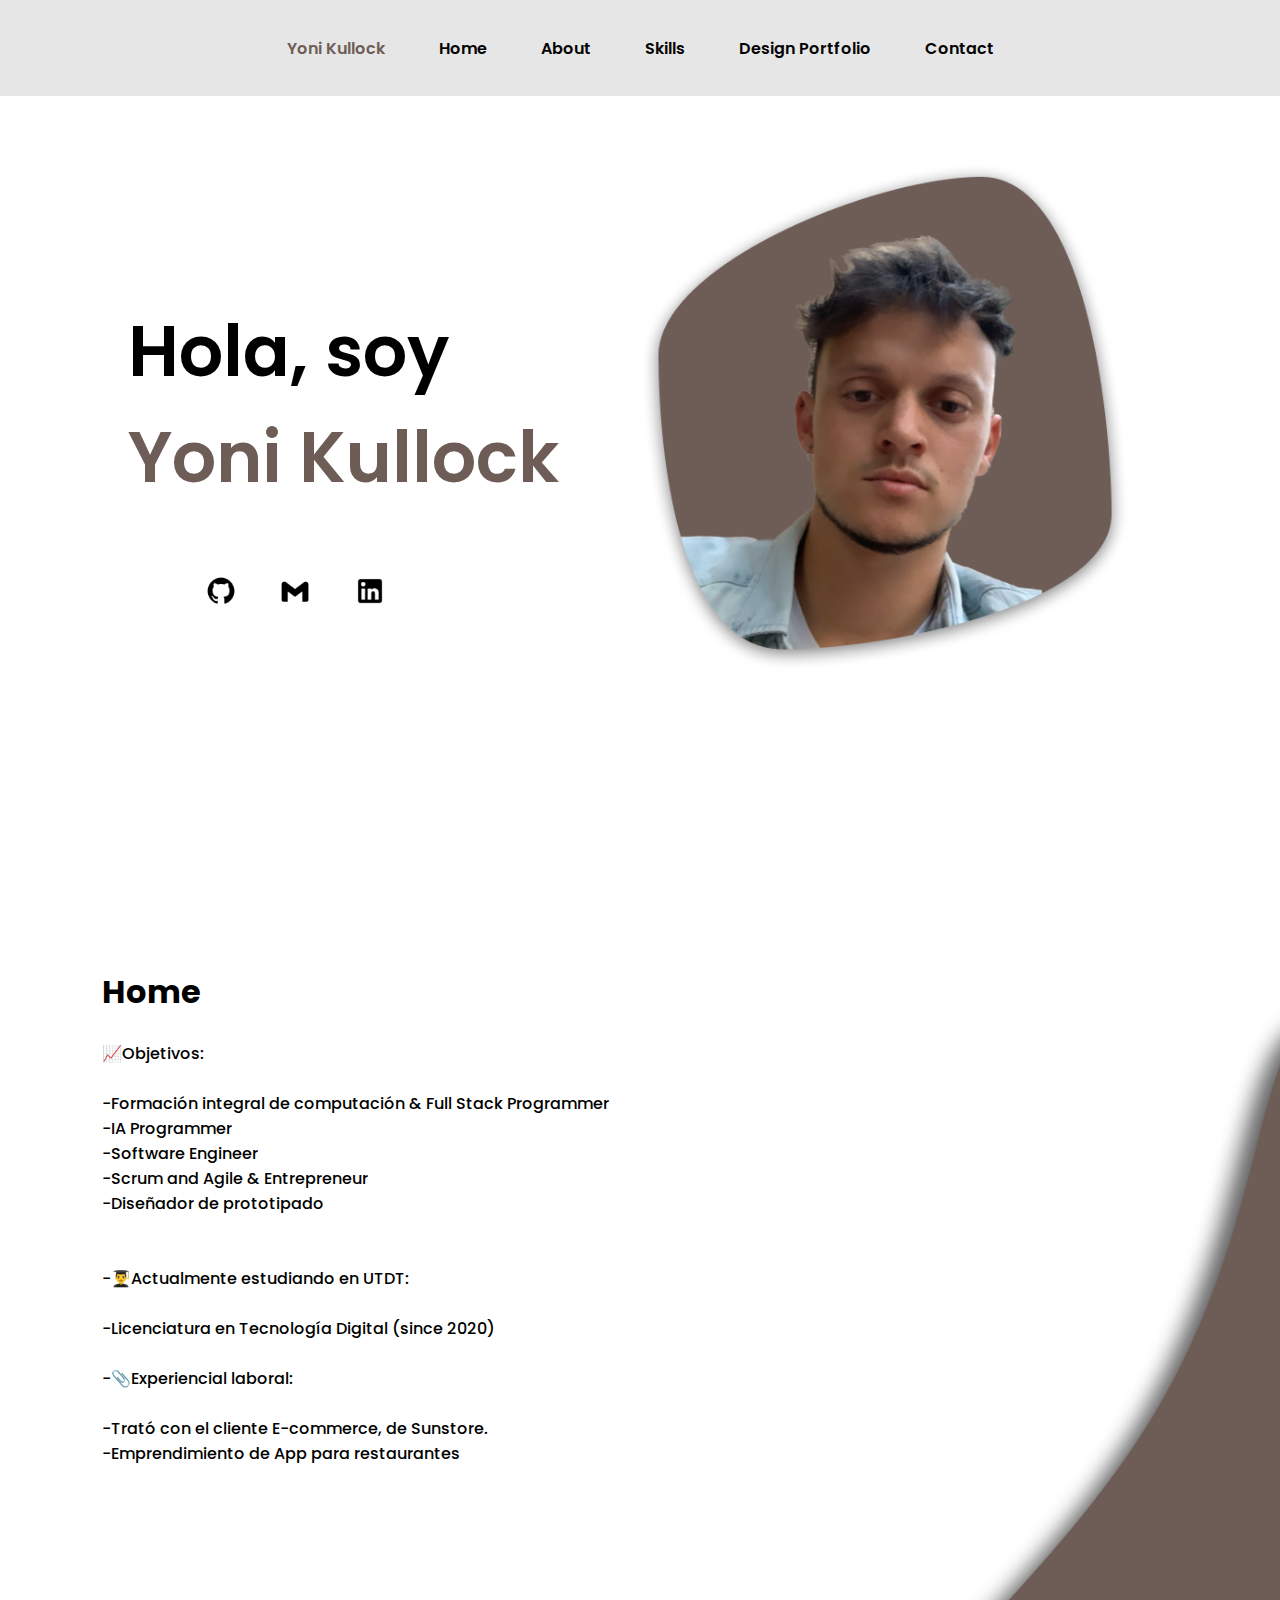
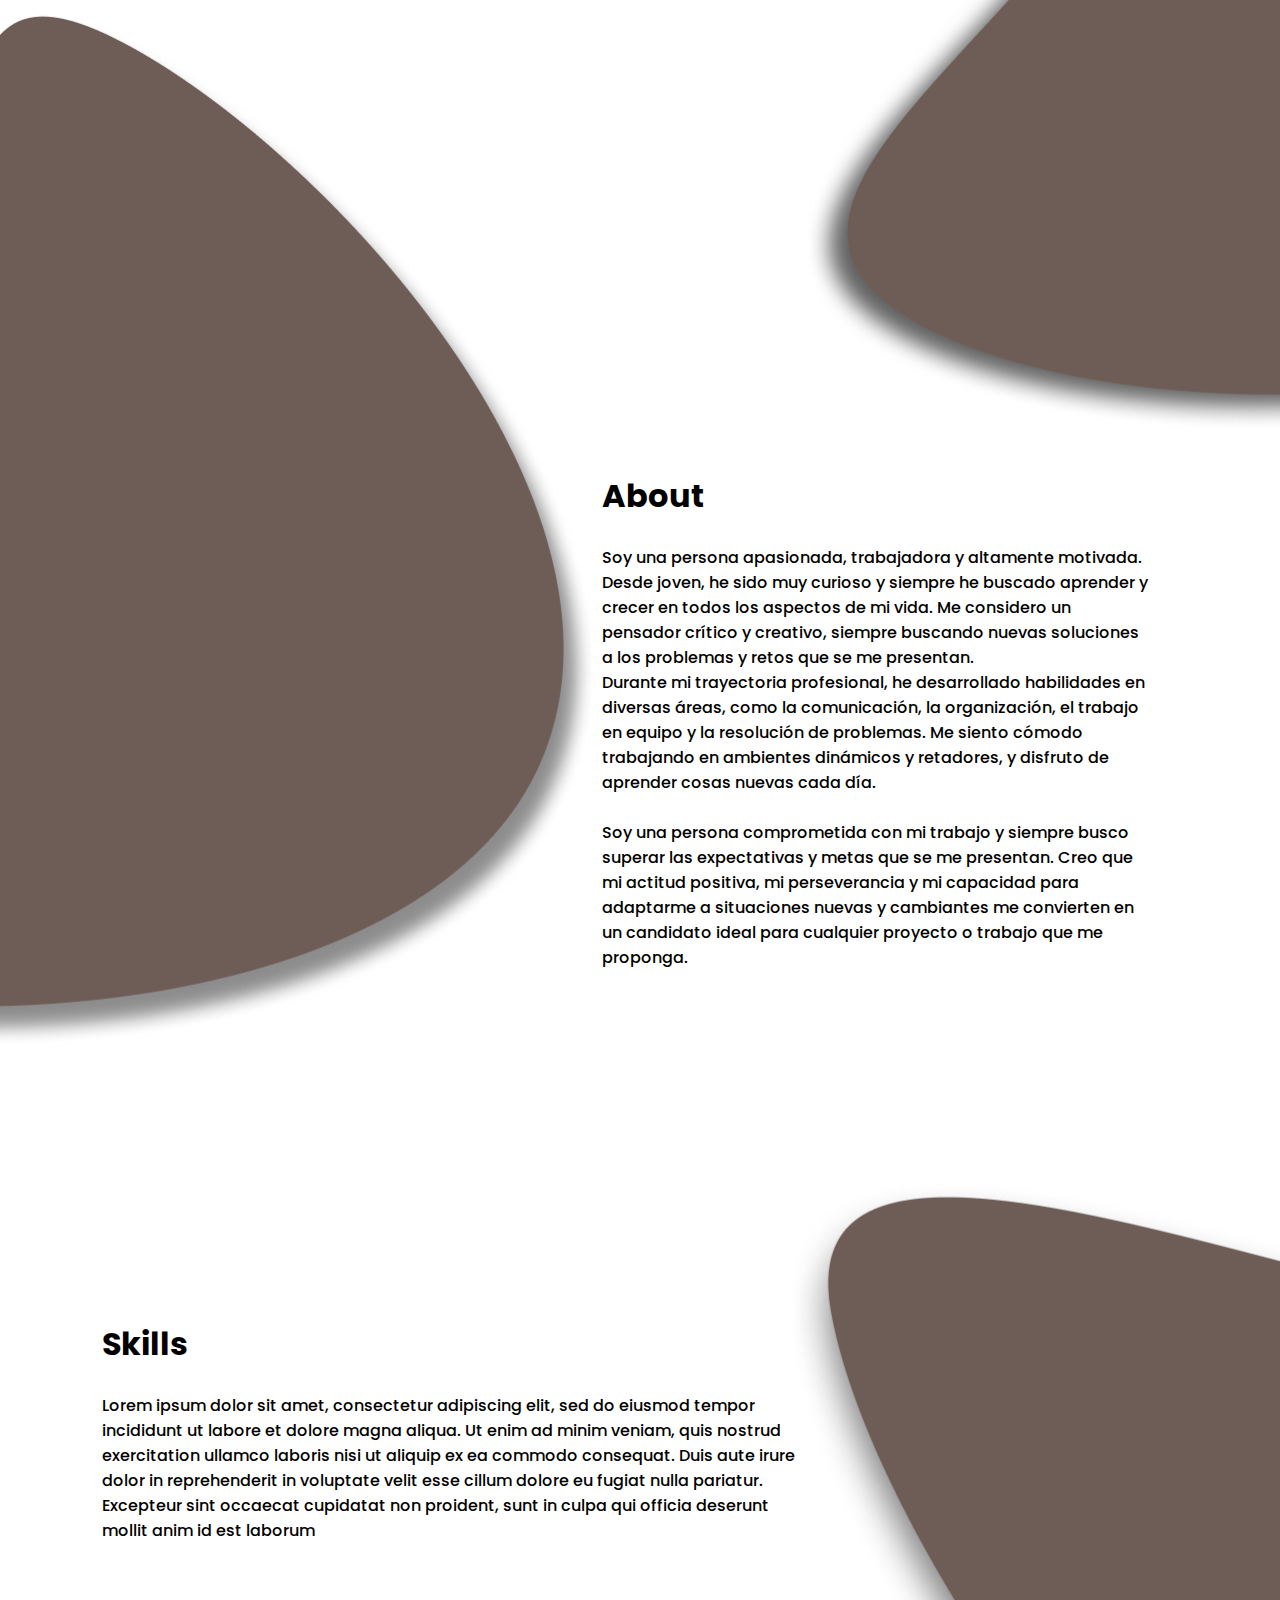
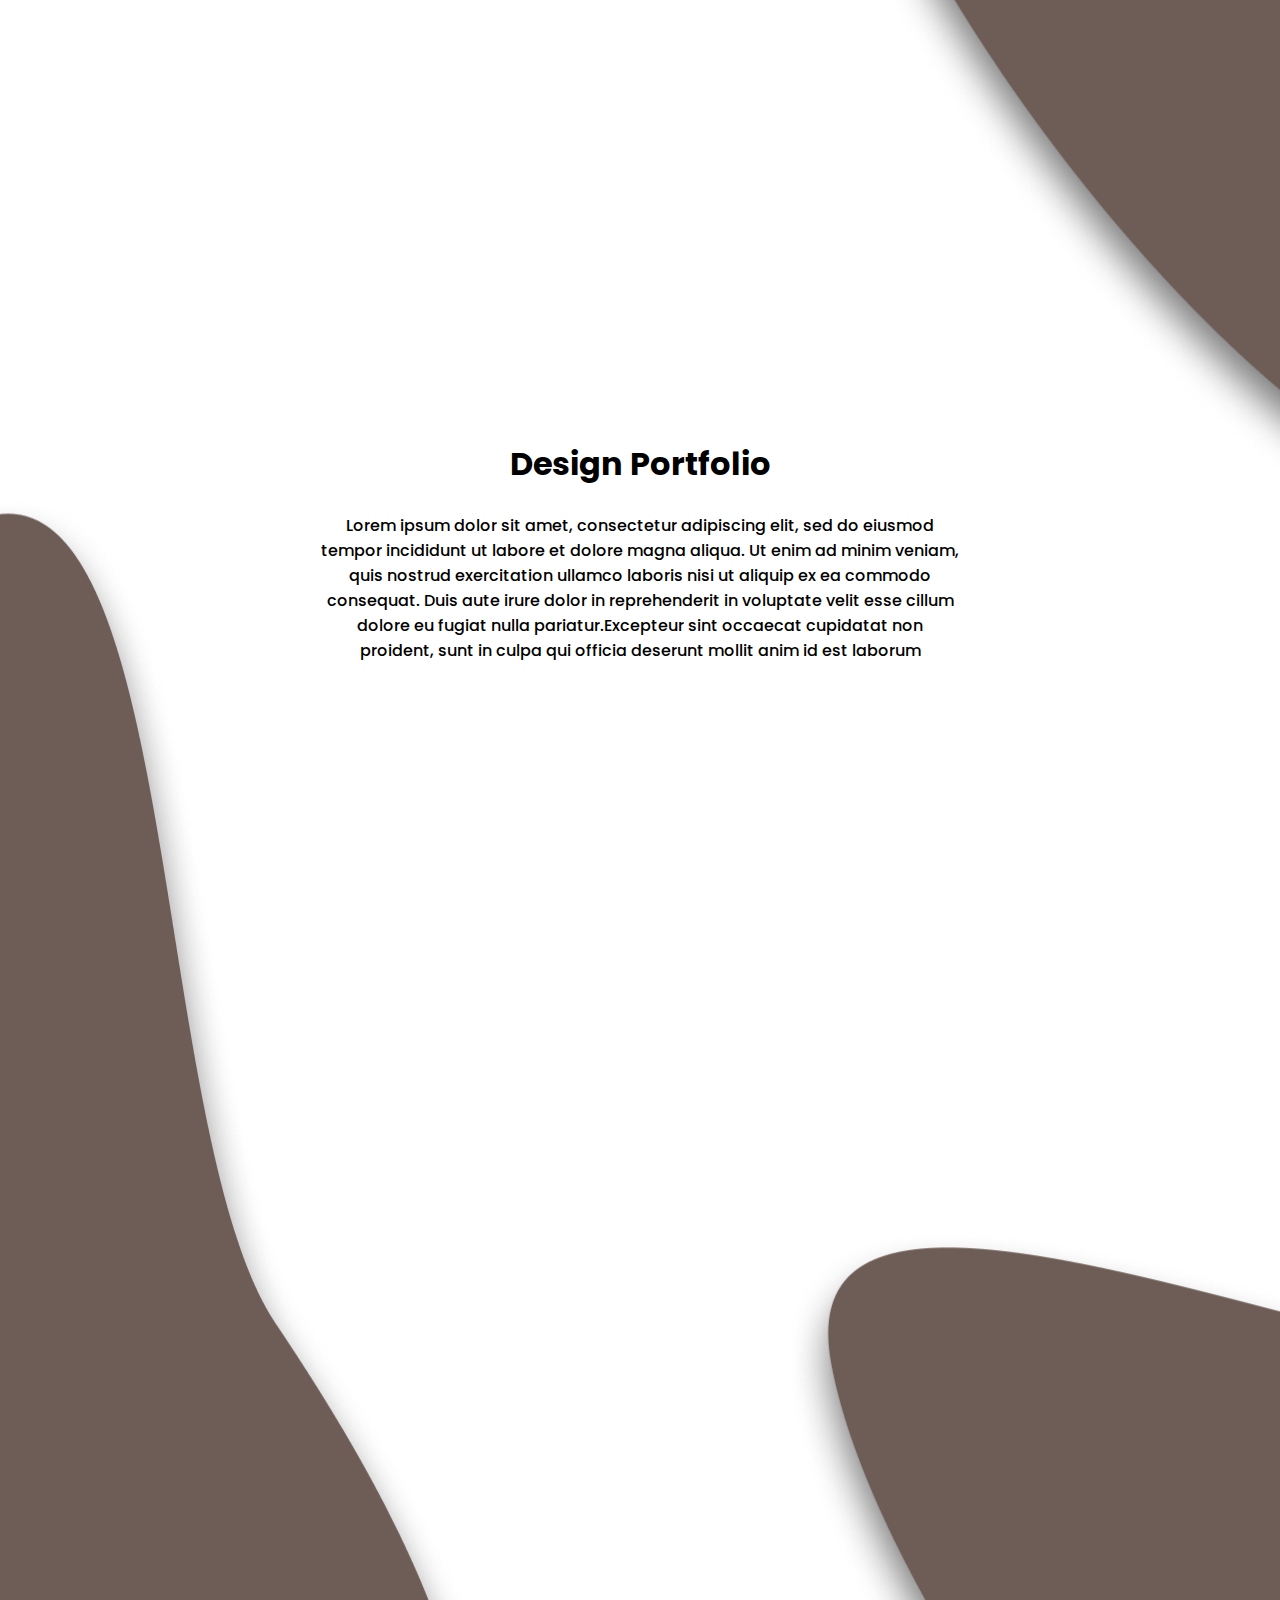
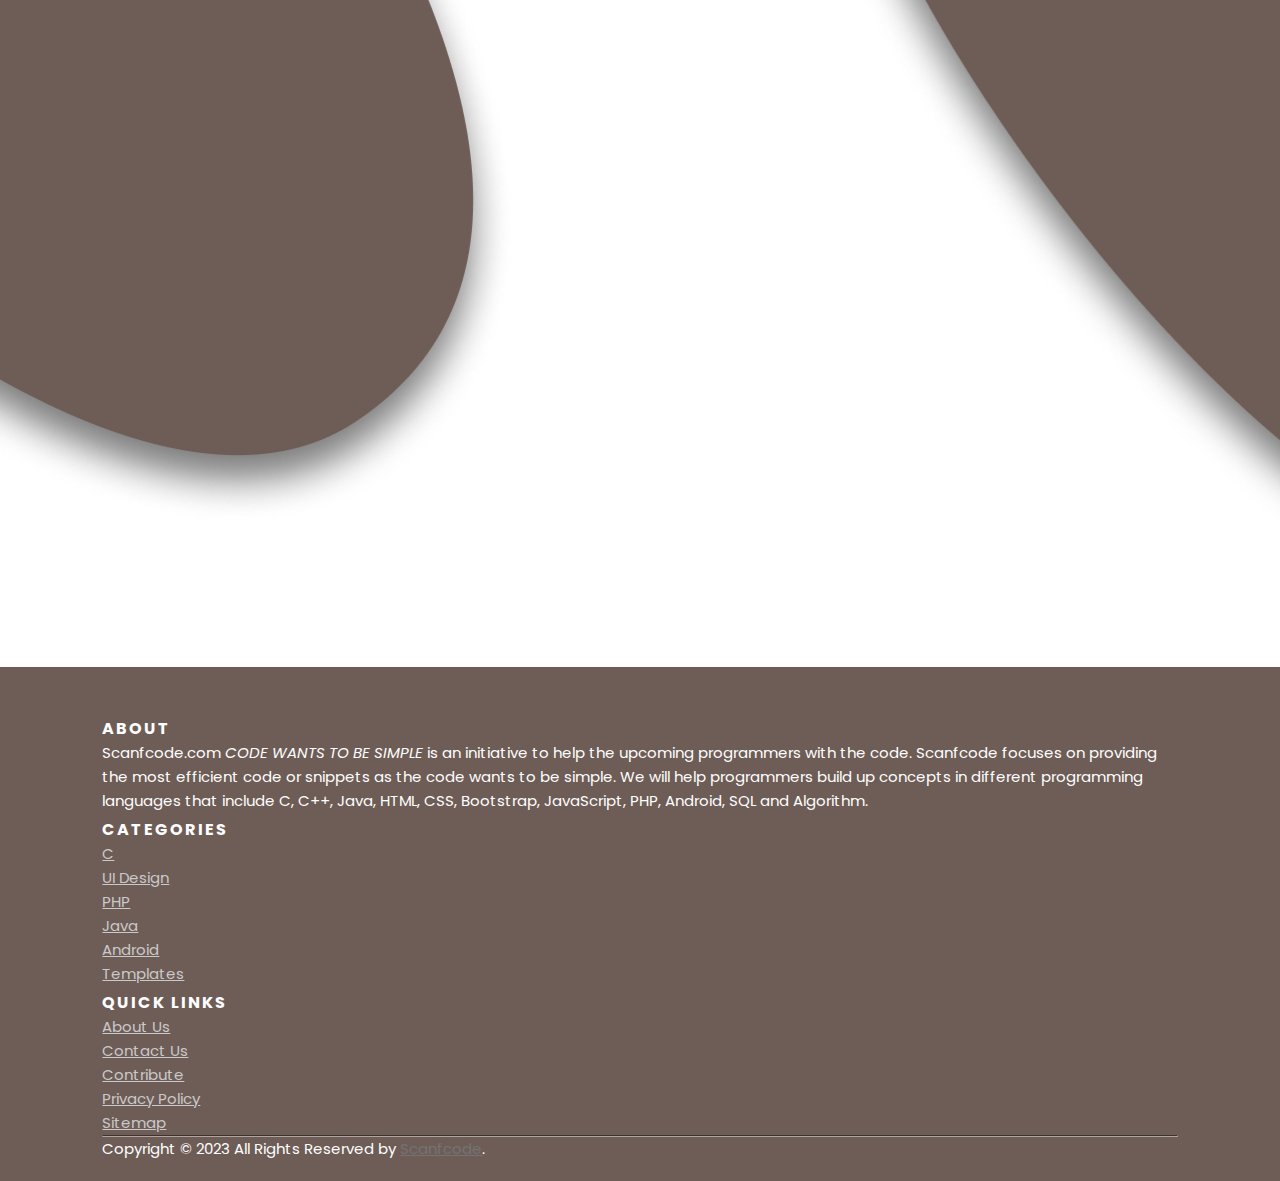
==== New/indexx.html @ 10a24908 "dw" ====
<!DOCTYPE html>
<html lang="en">
    <head>
        <script>
            window.onload = function() {
                window.scrollTo(0, 0);
            }
        </script>
        <title>Mi CV</title>
        <link rel="stylesheet" href="diseño.css">
        <script src="home.js"></script>
        <section class="navigation">
            <br><br>
            <a><font color="#6E5D57">Yoni Kullock</font></a>
            <a href="#uno">Home</a>
            <a href="#dos">About</a>
            <a href="#tres">Skills</a>
            <a href="#cuatro">Design Portfolio</a>
            <a href="#cinco">Contact</a>
            <br><br>
        </section>
    </head>
    <body>
        <div class="First">
            <section class="Intro">
                <h1>Hola, soy <br><font color="#6E5D57">Yoni Kullock</font></h1>
                <img src="/ProfileProfile.png">
            </section>
           <a href="https://github.com/IoniKul1" target="_blank"><img src="/mdi_github.png" style="width: 32px; margin-top: 5%; margin-left: 16%;"></a>
           <a href="https://github.com/IoniKul1" target="_blank"><img src="/bxl_gmail.png" style="width: 32px; margin-top: 5%; margin-left: 3%;"></a>
           <a href="https://www.linkedin.com/in/yoni-kullock-ab2ba8201/" target="_blank"><img src="/mdi_linkedin.png" style="width: 32px; margin-top: 5%; margin-left: 3%;"></a>
        </div>

        <div class="block">
            <div class="Box" id="uno">
                <section class="Lefty">
                <h1 >Home</h1>
                <br>
                <h2>📈Objetivos: <br><br>
                    -Formación integral de computación & Full Stack Programmer <br>
                    -IA Programmer <br>
                    -Software Engineer<br>
                    -Scrum and Agile & Entrepreneur<br>
                    -Diseñador de prototipado</h2><br>
                    <br>
                    <h2>-👨‍🎓Actualmente estudiando en UTDT: <br><br>
                        -Licenciatura en Tecnología Digital (since 2020)
                        </h2><br><h2>
                        -📎Experiencial laboral:<br><br>
                        -Trató con el cliente E-commerce, de Sunstore.<br>
                        -Emprendimiento de App para restaurantes</h2>
                </section>
            </div>

            <div class="Box" id="dos">
                <section class="Righty">
                    <h1>About</h1>
                    <br>
                    <h2>Soy una persona apasionada, trabajadora y 
                        altamente motivada. Desde joven, he sido muy curioso 
                        y siempre he buscado aprender y crecer en todos los aspectos 
                        de mi vida. Me considero un pensador crítico y creativo, siempre
                         buscando nuevas soluciones a los problemas y retos que se me presentan.<br>
                        Durante mi trayectoria profesional, he desarrollado habilidades en 
                        diversas áreas, como la comunicación, la organización, el trabajo 
                        en equipo y la resolución de problemas. Me siento cómodo trabajando 
                        en ambientes dinámicos y retadores, y disfruto de aprender cosas 
                        nuevas cada día.
                        <br><br>
                        Soy una persona comprometida con mi trabajo y siempre busco superar 
                        las expectativas y metas que se me presentan. Creo que mi actitud positiva,
                         mi perseverancia y mi capacidad para adaptarme a situaciones nuevas y 
                         cambiantes me convierten en un candidato ideal para cualquier proyecto 
                         o trabajo que me proponga.</h2>
                </section>
            </div>

            <div class="Box" id="tres">
                <section class="Lefty">
                <h1>Skills</h1>
                <br>
                <h2>Lorem ipsum dolor sit amet, consectetur 
                    adipiscing elit, sed do eiusmod tempor<br> 
                    incididunt ut labore et dolore magna aliqua. 
                    Ut enim ad minim veniam, quis nostrud <br>exercitation 
                    ullamco laboris nisi ut aliquip ex ea commodo 
                    consequat. Duis aute irure <br>dolor in reprehenderit 
                    in voluptate velit esse cillum dolore eu fugiat nulla 
                    pariatur.<br> Excepteur sint occaecat cupidatat non proident, 
                    sunt in culpa qui officia deserunt <br>mollit anim id est laborum</h2>
                </section>
            </div>

            <div class="Box" id="cuatro">
                <section class="Centry">
                <h1>Design Portfolio</h1>
                <br>
                <h2>Lorem ipsum dolor sit amet, consectetur 
                    adipiscing elit, sed do eiusmod tempor
                    incididunt ut labore et dolore magna aliqua. 
                    Ut enim ad minim veniam, quis nostrud exercitation 
                    ullamco laboris nisi ut aliquip ex ea commodo 
                    consequat. Duis aute irure dolor in reprehenderit 
                    in voluptate velit esse cillum dolore eu fugiat nulla 
                    pariatur.Excepteur sint occaecat cupidatat non proident, 
                    sunt in culpa qui officia deserunt mollit anim id est laborum</h2>
                </section>
        </div>
        
    </div>
    </body> 
    <footer class="site-footer">
        <div class="container" style="margin-left: 8%; margin-right: 8%;">
          <div class="row">
            <div class="col-sm-12 col-md-6">
              <h6>About</h6>
              <p class="text-justify">Scanfcode.com <i>CODE WANTS TO BE SIMPLE </i> is an initiative  to help the upcoming programmers with the code. Scanfcode focuses on providing the most efficient code or snippets as the code wants to be simple. We will help programmers build up concepts in different programming languages that include C, C++, Java, HTML, CSS, Bootstrap, JavaScript, PHP, Android, SQL and Algorithm.</p>
            </div>
  
            <div class="col-xs-6 col-md-3">
              <h6>Categories</h6>
              <ul class="footer-links">
                <li><a href="http://scanfcode.com/category/c-language/">C</a></li>
                <li><a href="http://scanfcode.com/category/front-end-development/">UI Design</a></li>
                <li><a href="http://scanfcode.com/category/back-end-development/">PHP</a></li>
                <li><a href="http://scanfcode.com/category/java-programming-language/">Java</a></li>
                <li><a href="http://scanfcode.com/category/android/">Android</a></li>
                <li><a href="http://scanfcode.com/category/templates/">Templates</a></li>
              </ul>
            </div>
  
            <div class="col-xs-6 col-md-3">
              <h6>Quick Links</h6>
              <ul class="footer-links">
                <li><a href="http://scanfcode.com/about/">About Us</a></li>
                <li><a href="http://scanfcode.com/contact/">Contact Us</a></li>
                <li><a href="http://scanfcode.com/contribute-at-scanfcode/">Contribute</a></li>
                <li><a href="http://scanfcode.com/privacy-policy/">Privacy Policy</a></li>
                <li><a href="http://scanfcode.com/sitemap/">Sitemap</a></li>
              </ul>
            </div>
          </div>
          <hr>
        </div>
        <div class="container" style="margin-left: 8%; margin-right: 8%;">
          <div class="row">
            <div class="col-md-8 col-sm-6 col-xs-12">
              <p class="copyright-text">Copyright &copy; 2023 All Rights Reserved by 
           <a href="#">Scanfcode</a>.
              </p>
            </div>
  
            <div class="col-md-4 col-sm-6 col-xs-12">
              <ul class="social-icons">
                  
              </ul>
            </div>
          </div>
        </div>
  </footer>
---- New/diseño.css ----
@import url('https://fonts.googleapis.com/css2?family=Poppins:ital,wght@0,100;0,200;0,300;0,400;0,500;0,600;0,700;0,800;0,900;1,100;1,200;1,300;1,400;1,500;1,600;1,700;1,800;1,900&display=swap');

* {
    margin:0;
    padding: 0;
    box-sizing: border-box;
    font-family: 'Poppins', sans-serif;
}
body {
    background-color:rgb(255, 255, 255);
    min-height: 100vh;
    overflow-x: hidden;

}
header {
    position:absolute;
    top:0;
    left: 0;
    width: 100%;
    padding: 10px 100px;
    display: flex;
    justify-content:space-between;
    align-items:center;
    z-index: 100;
    background-color: #fffdfd;
}

html{
    scroll-behavior:smooth;
}


.First {
    align-items: center;
    height: 80vh;
    margin-bottom: 10%;
    padding-bottom: 10%;
}


.Intro {
    box-sizing: content-box;
    background-size: cover;
    background-attachment: fixed;
    display: flex;
    align-items: left;
}

.Intro h1 {
    text-align: left;
    margin-top: 14%;
    margin-left: 10%;
    font-weight: 600;
    font-size: 70px;
}

.Intro img {
    position: absolute;
    width: 490px;
    height: 509.5px;
    left: 50%;
    top: 18%;
}

.navigation {
    right:0;
    background-color: transparent;
    transition: background-color 0.3s ease;
    overflow-x: hidden;
    transform: translateY(-20%);
    text-align: center;
}

.navigation a {
    position: flex;
    text-decoration: none;
    color: rgb(3, 3, 3);
    padding: 10px 15px;
    border-radius: 25px;
    margin: 0 10px;
    font-weight: 600;
    margin-bottom: x;
    position: relative;
    display: inline-block;
    flex-direction:row;
}

.navigation a:hover,
.navigation a.active {
    background: #6E5D57;
    color: #ffffff;

}

.navigation:hover {
    background-color: rgba(206, 206, 206, 0.5); 
    overflow-x: visible;
  }

.block {
    height: 4499px;
    background-image:url(/AbstractShapes.png) ;
    background-size: cover;
    margin-top: 100px;
    display: flex;
    flex-direction: column;
    position: relative;
    margin-top: 20px;
    width: 100%;
}

.Lefty {
    margin-left: 8%;
}

.Lefty h1{
    font-weight: 700;
}

.Lefty h2{
    font-weight: 500;
    font-size: medium;
    margin-right: 30%;
}

.Box {
    height: 80vh;
    width: 100%;
}

.Righty {
    margin-left: 47%;
    margin-right: 10%;
    text-align: left;
}

.Righty h1{
    font-weight: 700;
}

.Righty h2{
    font-weight: 500;
    font-size: medium;
}

#dos {
    margin-top: 30%;
}

#tres {
    margin-top: 10%;
    margin-right: 60%;
}

.Centry {
    margin-left: 25%;
    margin-right: 25%;
    text-align: center;
}

.Centry h1{
    font-weight: 700;
}

.Centry h2{
    font-weight: 500;
    font-size: medium;
}


.site-footer
{
  background-color:#6E5D57;
  padding:45px 0 20px;
  font-size:15px;
  line-height:24px;
  color:#fffdfd;
}
.site-footer hr
{
  border-top-color:#626262;
  opacity:0.5
}
.site-footer hr.small
{
  margin:20px 0
}
.site-footer h6
{
  color:#ffffff;
  font-size:16px;
  text-transform:uppercase;
  margin-top:5px;
  letter-spacing:2px
}
.site-footer a
{
  color:#737373;
}
.site-footer a:hover
{
  color:#3366cc;
  text-decoration:none;
}
.footer-links
{
  padding-left:0;
  list-style:none
}
.footer-links li
{
  display:block
}
.footer-links a
{
  color:#cac9c9
}
.footer-links a:active,.footer-links a:focus,.footer-links a:hover
{
  color:#3366cc;
  text-decoration:none;
}
.footer-links.inline li
{
  display:inline-block
}
.site-footer .social-icons
{
  text-align:right
}
.site-footer .social-icons a
{
  width:40px;
  height:40px;
  line-height:40px;
  margin-left:6px;
  margin-right:0;
  border-radius:100%;
  background-color:#33353d
}
.copyright-text
{
  margin:0
}
@media (max-width:991px)
{
  .site-footer [class^=col-]
  {
    margin-bottom:30px
  }
}
@media (max-width:767px)
{
  .site-footer
  {
    padding-bottom:0
  }
}
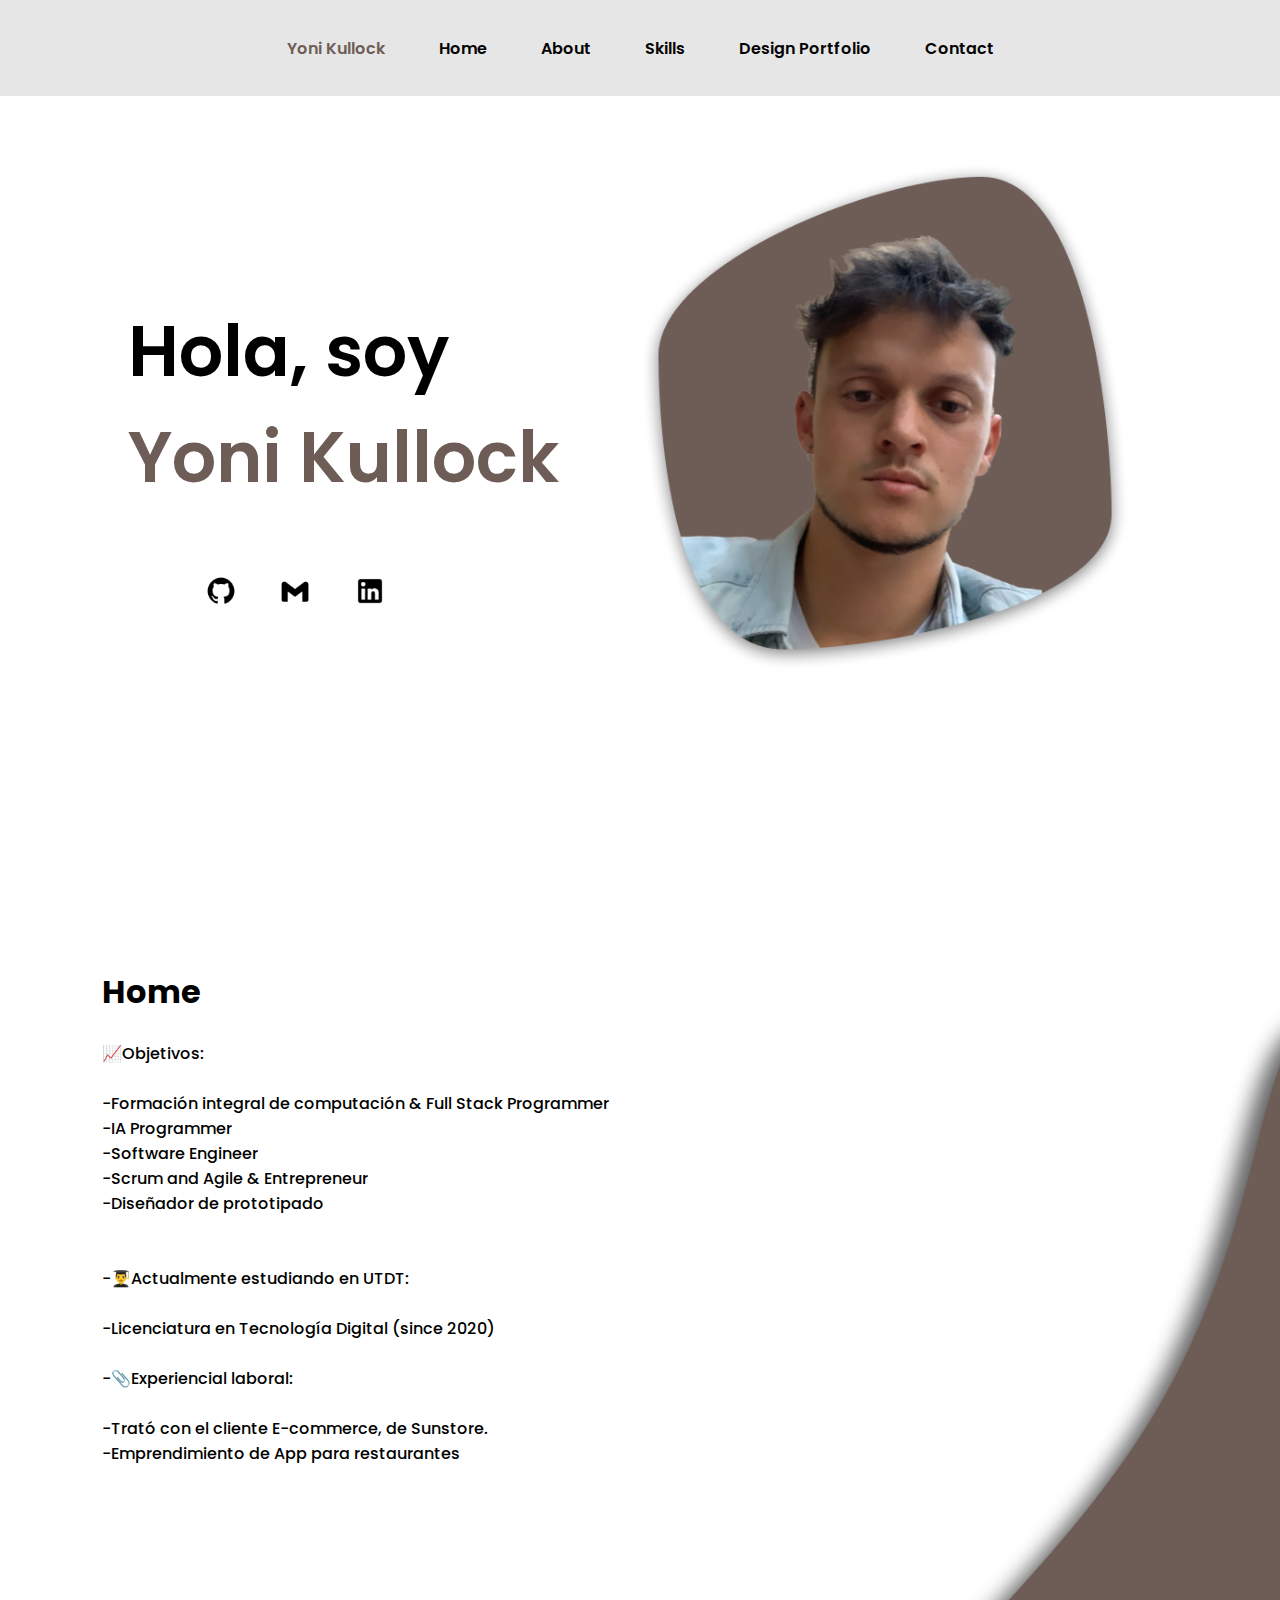
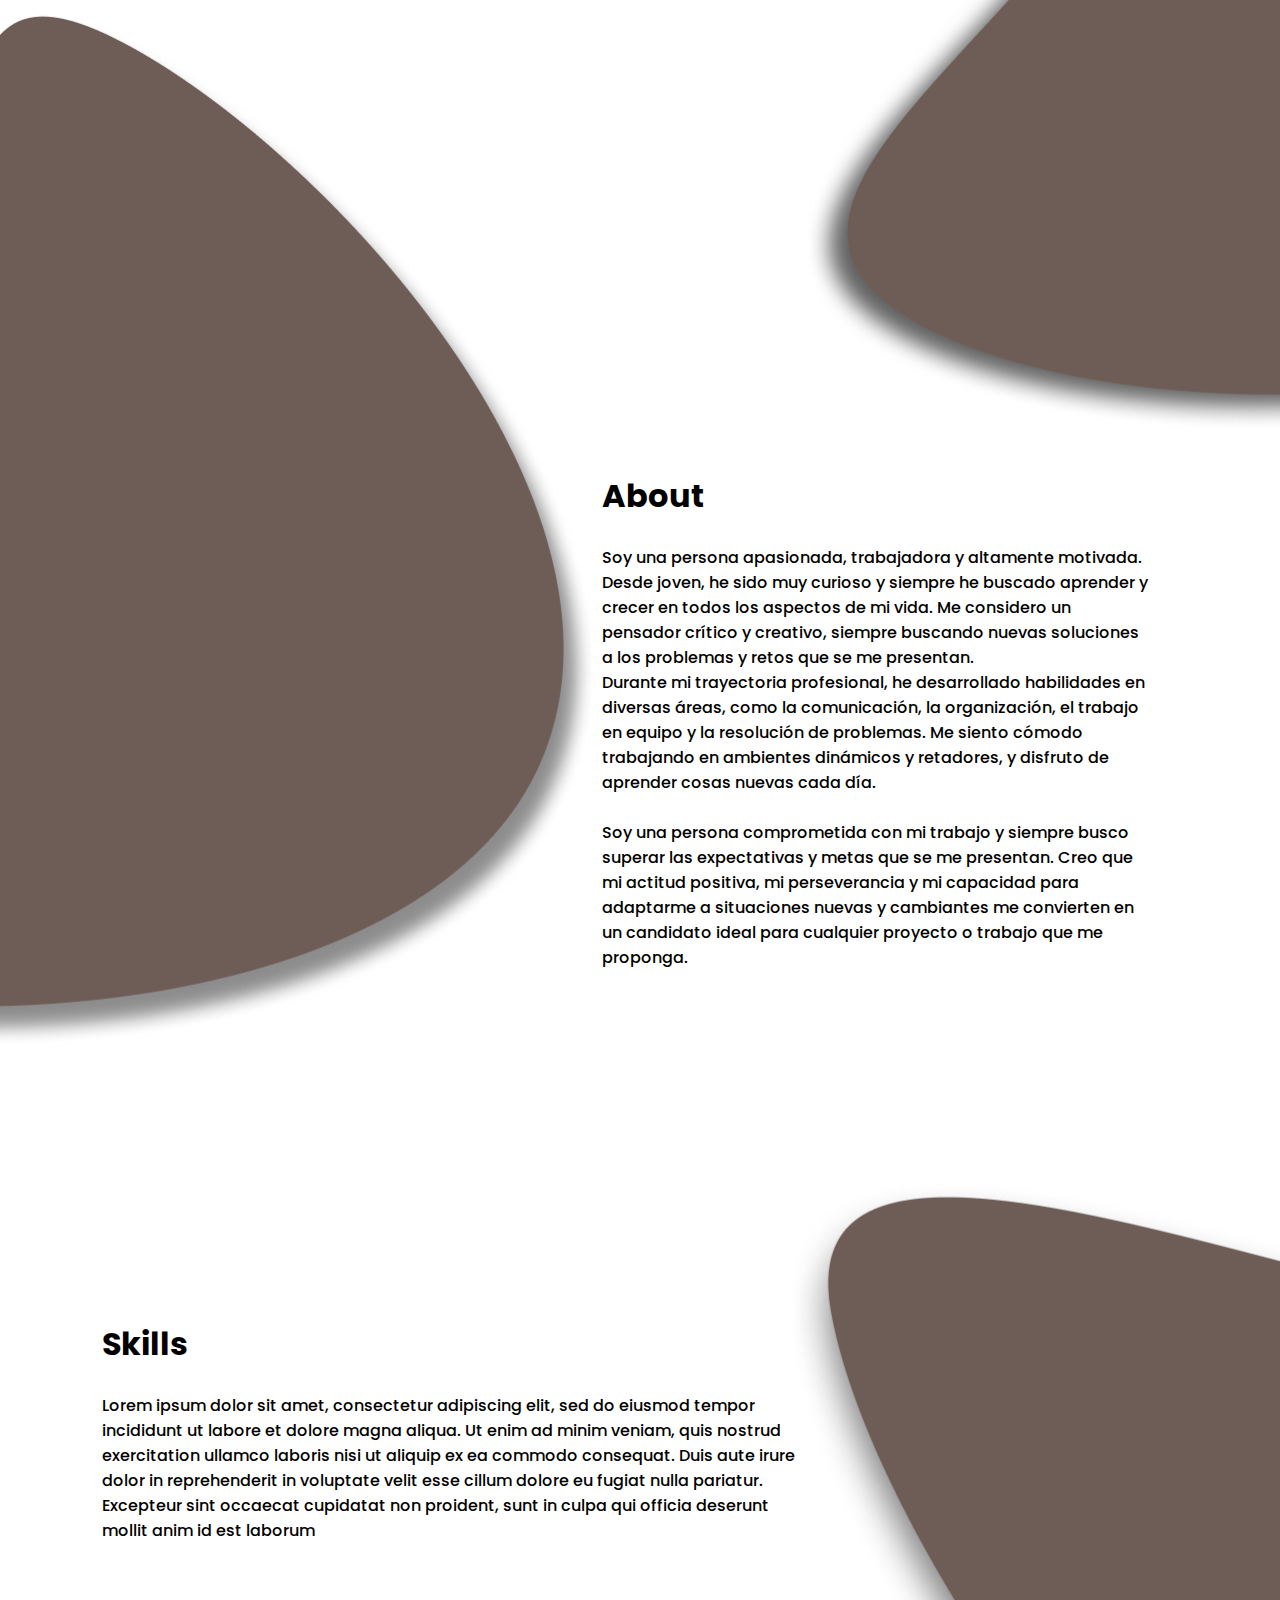
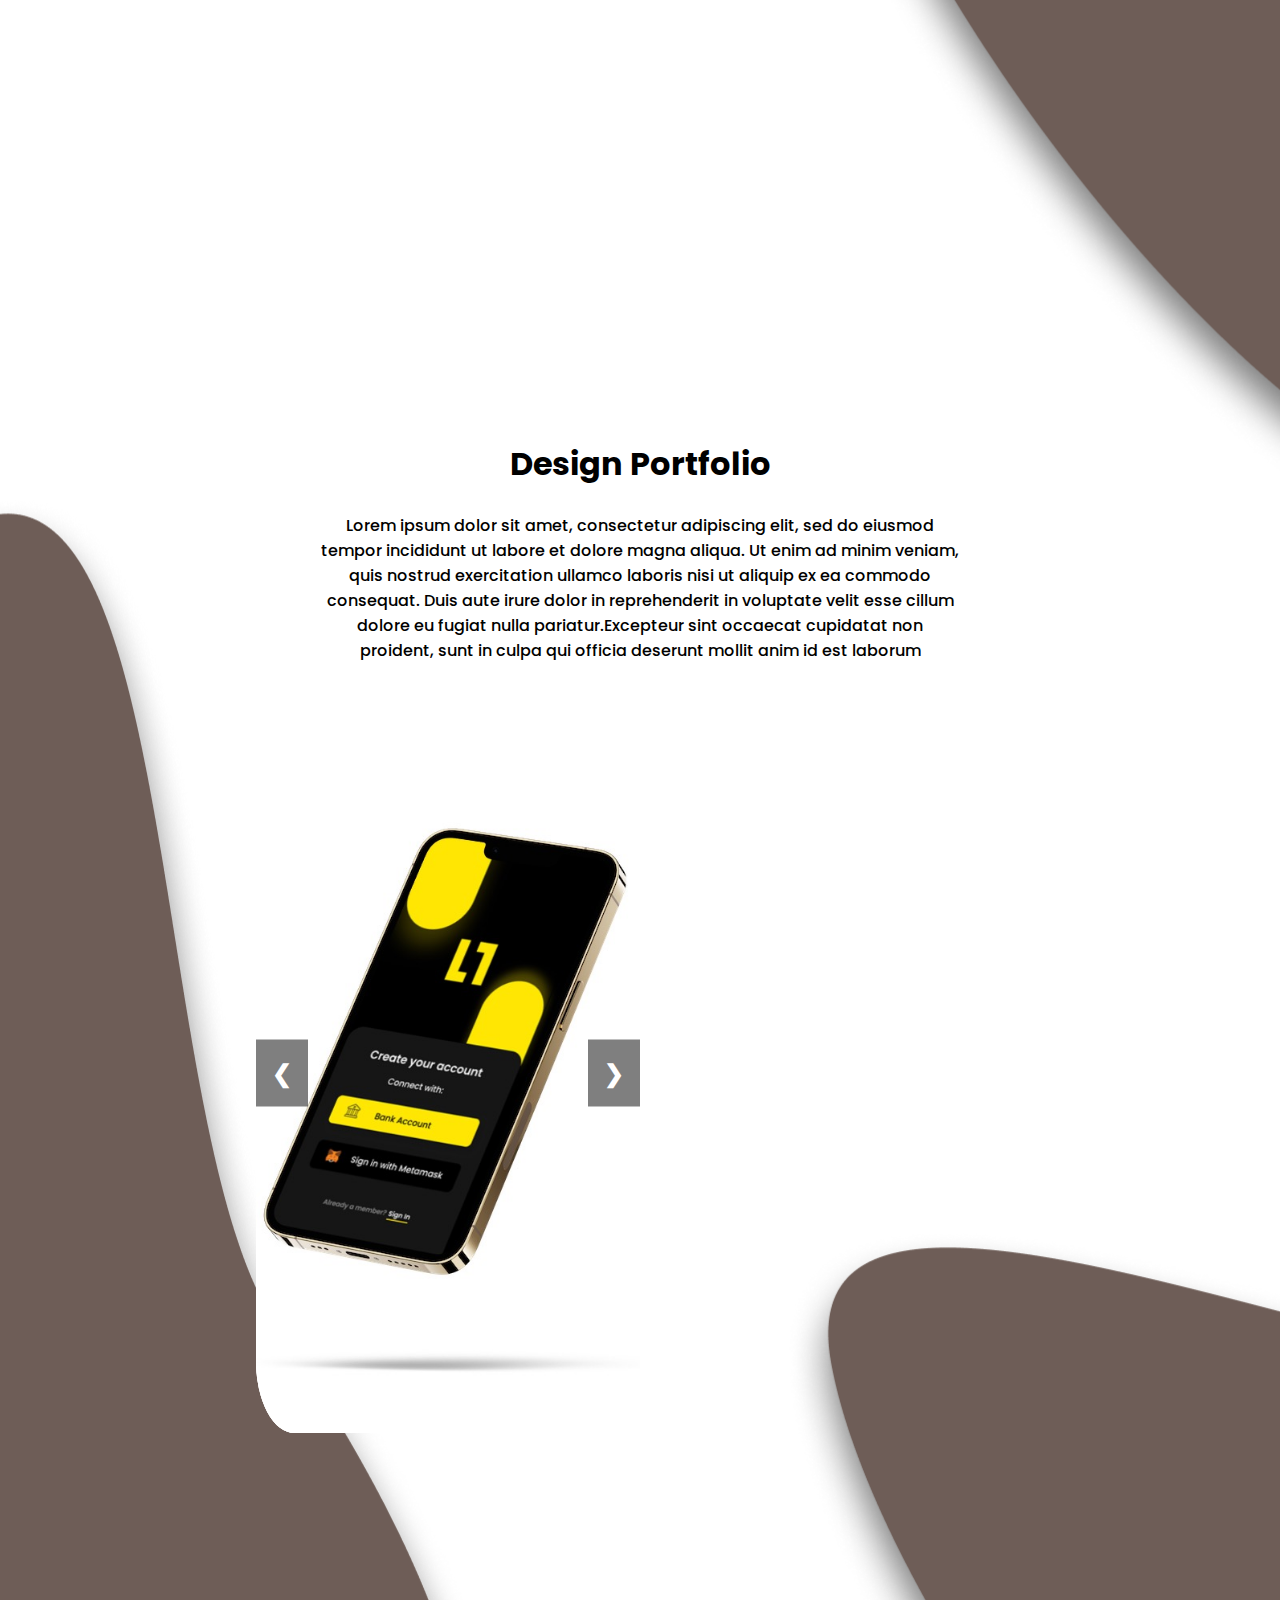
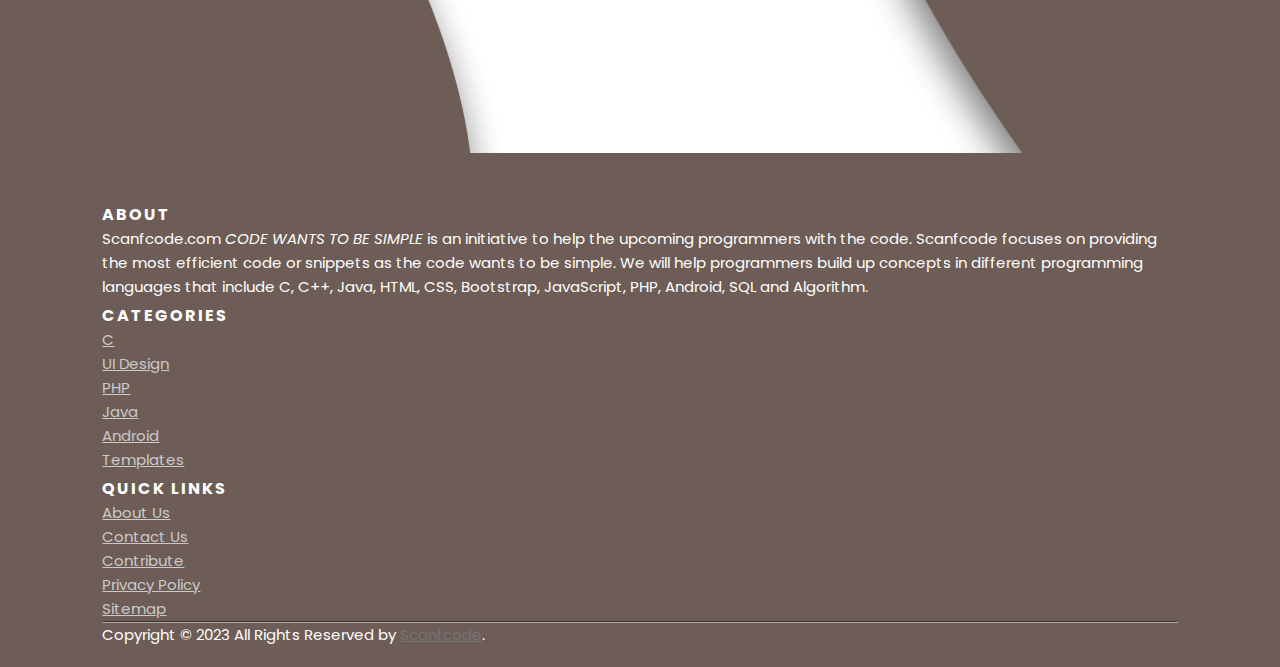
==== commit c8854824: "dw" ====
--- a/New/indexx.html
+++ b/New/indexx.html
@@ -105,9 +105,19 @@
                     pariatur.Excepteur sint occaecat cupidatat non proident, 
                     sunt in culpa qui officia deserunt mollit anim id est laborum</h2>
                 </section>
+                <br><br>
+                <div class="slider">
+                    <div class="slides">
+                      <ul>
+                        <li><img src="/LuxAR_1.png"></li>
+                        <li><img src="/Lux_ar3.png"></li>
+                        <li><img src="/Chain_1.png"></li>
+                      </ul>
+                    </div>
+                    <a class="prev" onclick="plusSlides(-1)">❮</a>
+                    <a class="next" onclick="plusSlides(1)">❯</a>
+            </div>
         </div>
-        
-    </div>
     </body> 
     <footer class="site-footer">
         <div class="container" style="margin-left: 8%; margin-right: 8%;">
--- a/New/diseño.css
+++ b/New/diseño.css
@@ -171,6 +171,9 @@
 .site-footer
 {
   background-color:#6E5D57;
+  position: absolute;
+  bottom: 0;
+  width: 100%;
   padding:45px 0 20px;
   font-size:15px;
   line-height:24px;
@@ -256,3 +259,119 @@
     padding-bottom:0
   }
 }
+.slider {
+    width: 30%;
+    height: 100%;
+    margin: 0 20%;
+    position: relative;
+    overflow: hidden;
+  }
+  
+  .slides {
+    width: 100%;
+    height: 100%;
+    position: relative;
+    left: 0;
+    transition: left 0.5s ease;
+    border-radius: 20%;
+  }
+  
+  .slides ul {
+    display: block;
+    margin: 0;
+    padding: 0;
+    width: 33.3333%;
+    float: left;
+    list-style: none;
+    border-radius: 20%;
+  }
+  
+  .slides ul li {
+    display: block;
+    margin: 0;
+    padding: 0;
+    border-radius: 20%;
+  }
+  
+  .slides ul li img {
+    width: 100%;
+    height: 100%;
+    position: absolute;
+    top: 0;
+    left: 0;
+    object-fit: cover;
+    border-radius: 10%;
+    stroke: #33353d;
+  }
+  
+  .prev,
+  .next {
+    position: absolute;
+    top: 50%;
+    transform: translateY(-50%);
+    color: white;
+    font-size: 2em;
+    padding: 0.5em;
+    background-color: rgba(0, 0, 0, 0.5);
+    border: none;
+    cursor: pointer;
+  }
+  
+  .prev {
+    left: 0;
+  }
+  
+  .next {
+    right: 0;
+  }
+  
+  .prev:hover,
+  .next:hover {
+    background-color: rgba(0, 0, 0, 0.8);
+  }
+
+  .slider {
+    overflow: hidden;
+    position: relative;
+  }
+  
+  .slides {
+    display: flex;
+    transition: transform 0.5s ease-in-out;
+  }
+  
+  .slides ul {
+    display: flex;
+    margin: 0;
+    padding: 0;
+    list-style: none;
+  }
+  
+  .slides li {
+    width: 100%;
+  }
+  
+  .prev,
+  .next {
+    position: absolute;
+    top: 50%;
+    transform: translateY(-50%);
+    cursor: pointer;
+    padding: 16px;
+    color: white;
+    font-weight: bold;
+    font-size: 24px;
+  }
+  
+  .next {
+    right: 0;
+  }
+  
+  .slides {
+    transform: translateX(0%);
+  }
+  
+  .slides.move {
+    transition-duration: 0.5s;
+    transform: translateX(-100%);
+  }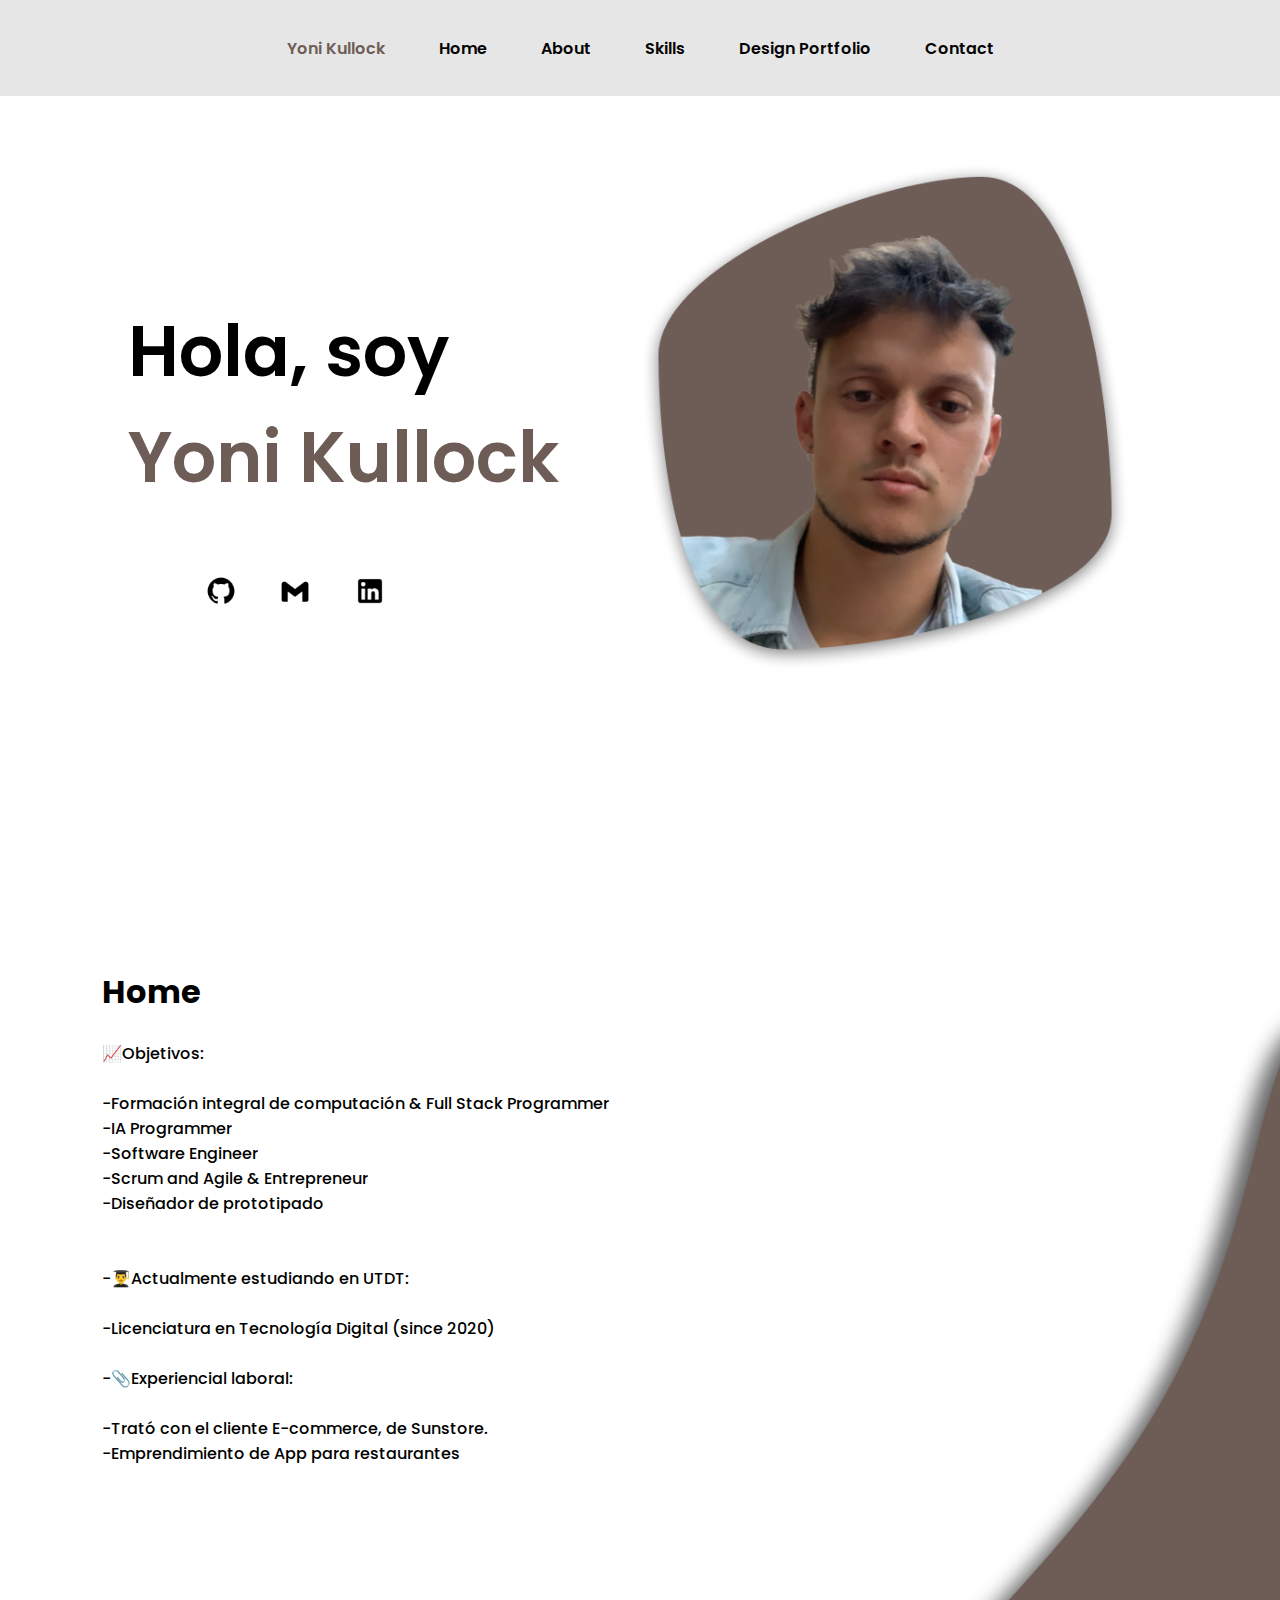
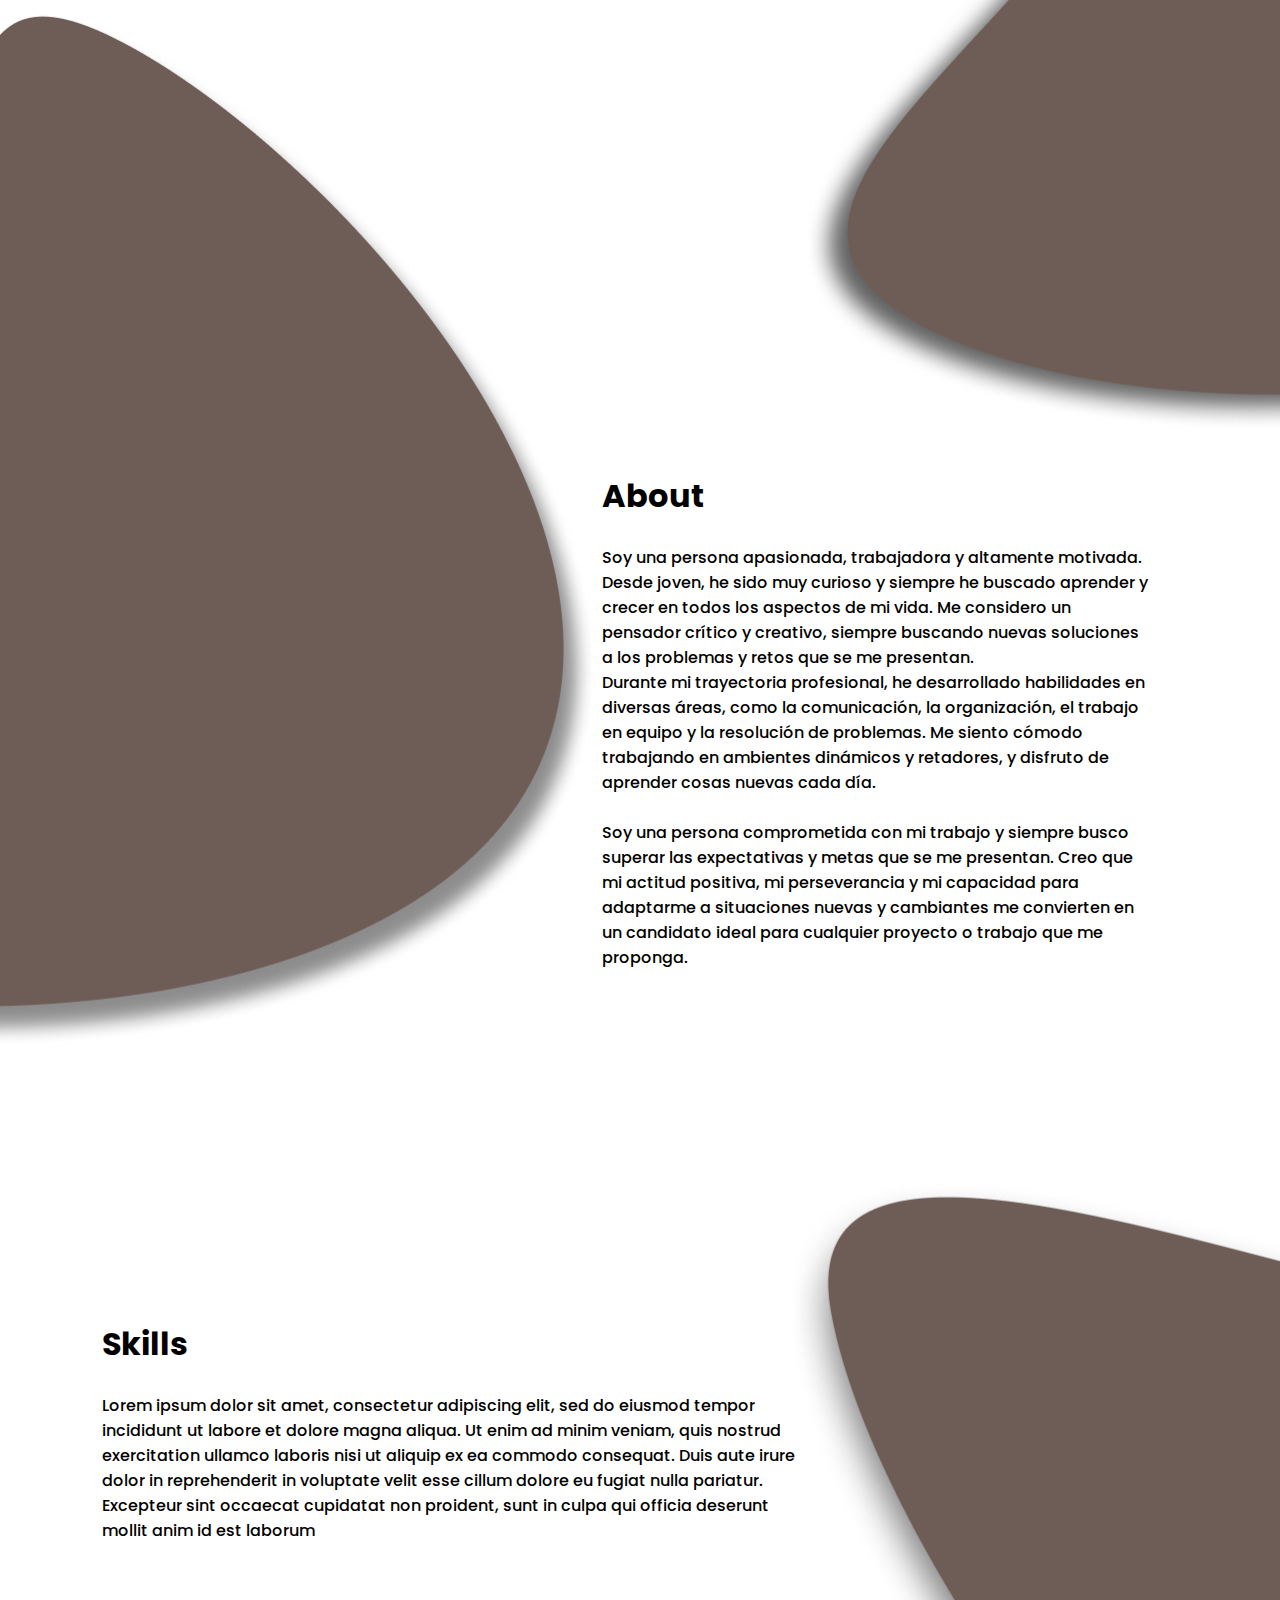
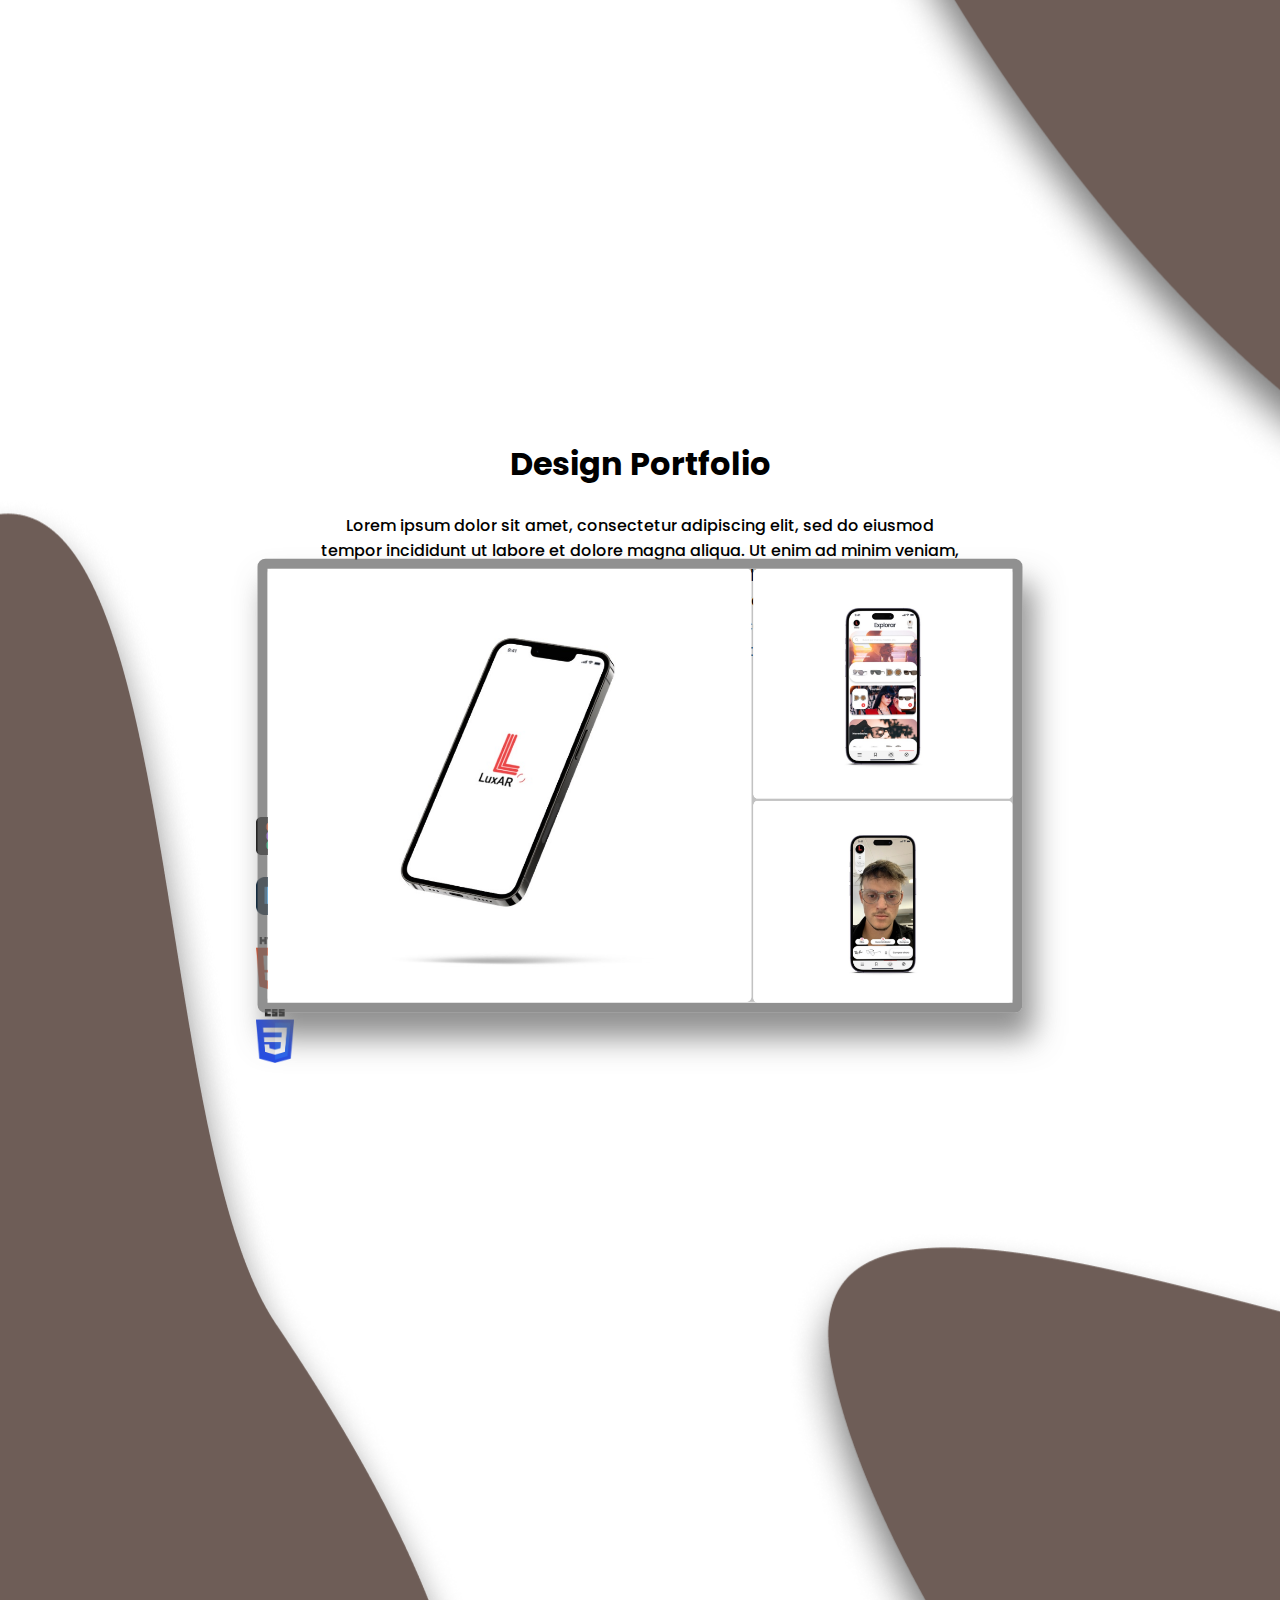
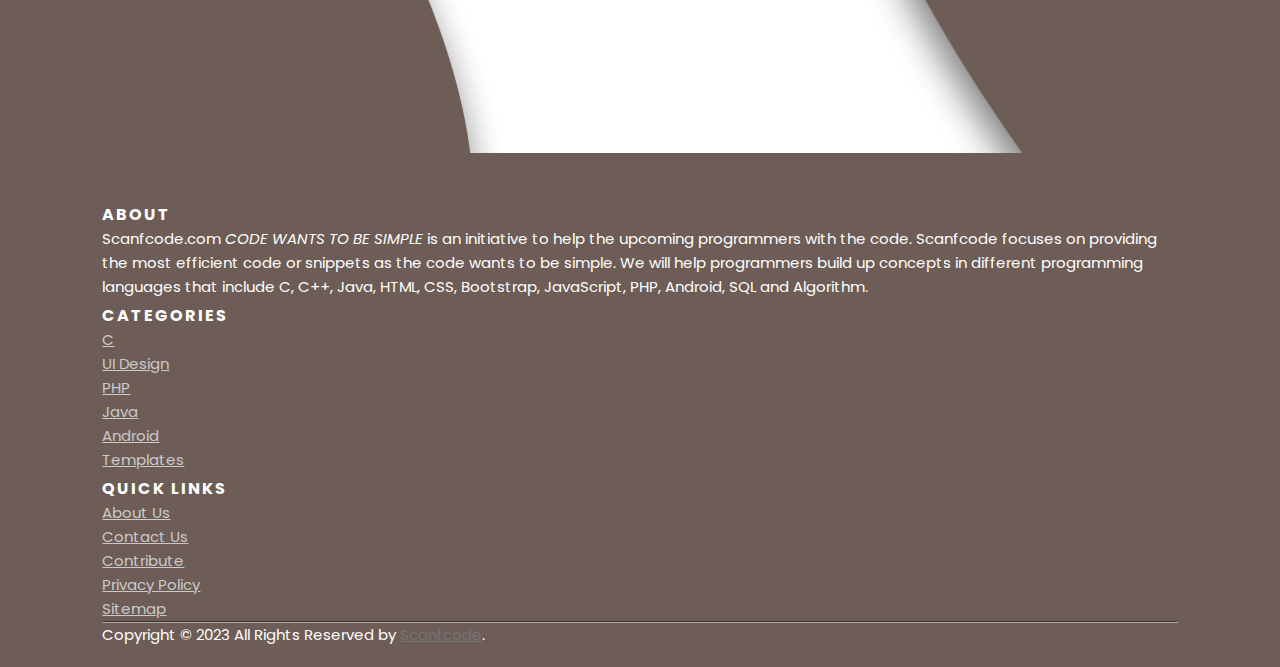
==== commit a247e5ee: "dw" ====
--- a/New/indexx.html
+++ b/New/indexx.html
@@ -105,19 +105,18 @@
                     pariatur.Excepteur sint occaecat cupidatat non proident, 
                     sunt in culpa qui officia deserunt mollit anim id est laborum</h2>
                 </section>
-                <br><br>
-                <div class="slider">
-                    <div class="slides">
-                      <ul>
-                        <li><img src="/LuxAR_1.png"></li>
-                        <li><img src="/Lux_ar3.png"></li>
-                        <li><img src="/Chain_1.png"></li>
-                      </ul>
-                    </div>
-                    <a class="prev" onclick="plusSlides(-1)">❮</a>
-                    <a class="next" onclick="plusSlides(1)">❯</a>
-            </div>
-        </div>
+                <div style="height: 3%; width: 3%; margin-left: 20%; margin-top: 12%;"><img src="/FIGMA.png"></div>
+                <div style="height: 3%; width: 3%; margin-left: 20%; margin-top: 3%;"><img src="/PS.png"></div>
+                <div style="height: 3%; width: 3%; margin-left: 20%; margin-top: 3%;"><img src="/HTML.png"></div>
+                <div style="height: 3%; width: 3%; margin-left: 20%; margin-top: 4%;"><img src="/CSS.png"></div>
+       <div class="container_s" style="margin-top: 60%;">
+        <div class="wrapper">
+          <img src="/LUXAR.png">
+          <img src="/CHAIN.png">
+          <img src="/SAMSUNG.png">
+          <img src="/TIENDA.png">
+      </div>
+  </div>
     </body> 
     <footer class="site-footer">
         <div class="container" style="margin-left: 8%; margin-right: 8%;">
--- a/New/diseño.css
+++ b/New/diseño.css
@@ -259,119 +259,49 @@
     padding-bottom:0
   }
 }
-.slider {
-    width: 30%;
-    height: 100%;
-    margin: 0 20%;
-    position: relative;
-    overflow: hidden;
-  }
-  
-  .slides {
-    width: 100%;
-    height: 100%;
-    position: relative;
-    left: 0;
-    transition: left 0.5s ease;
-    border-radius: 20%;
-  }
-  
-  .slides ul {
-    display: block;
-    margin: 0;
-    padding: 0;
-    width: 33.3333%;
-    float: left;
-    list-style: none;
-    border-radius: 20%;
-  }
-  
-  .slides ul li {
-    display: block;
-    margin: 0;
-    padding: 0;
-    border-radius: 20%;
-  }
-  
-  .slides ul li img {
-    width: 100%;
-    height: 100%;
-    position: absolute;
-    top: 0;
-    left: 0;
-    object-fit: cover;
-    border-radius: 10%;
-    stroke: #33353d;
-  }
-  
-  .prev,
-  .next {
-    position: absolute;
-    top: 50%;
-    transform: translateY(-50%);
-    color: white;
-    font-size: 2em;
-    padding: 0.5em;
-    background-color: rgba(0, 0, 0, 0.5);
-    border: none;
-    cursor: pointer;
-  }
-  
-  .prev {
-    left: 0;
-  }
-  
-  .next {
-    right: 0;
-  }
-  
-  .prev:hover,
-  .next:hover {
-    background-color: rgba(0, 0, 0, 0.8);
-  }
-
-  .slider {
-    overflow: hidden;
-    position: relative;
-  }
-  
-  .slides {
-    display: flex;
-    transition: transform 0.5s ease-in-out;
-  }
-  
-  .slides ul {
-    display: flex;
-    margin: 0;
-    padding: 0;
-    list-style: none;
-  }
-  
-  .slides li {
-    width: 100%;
-  }
-  
-  .prev,
-  .next {
-    position: absolute;
-    top: 50%;
-    transform: translateY(-50%);
-    cursor: pointer;
-    padding: 16px;
-    color: white;
-    font-weight: bold;
-    font-size: 24px;
-  }
-  
-  .next {
-    right: 0;
-  }
-  
-  .slides {
-    transform: translateX(0%);
-  }
-  
-  .slides.move {
-    transition-duration: 0.5s;
-    transform: translateX(-100%);
-  }+
+.container_s{
+  width: 85vmin;
+  position: absolute;
+  transform: translate(-50%,-50%);
+  top: 50%;
+  left: 50%;
+  overflow: hidden;
+  border: 10px solid  rgba(109, 109, 109, 0.757);
+  border-radius: 8px;
+  box-shadow: 10px 25px 30px rgba(109, 109, 109, 0.757);
+}
+.wrapper{
+  width: 100%;
+  display: flex;
+  animation: slide 20s infinite;
+}
+@keyframes slide{
+  0%{
+      transform: translateX(0);
+  }
+  25%{
+      transform: translateX(0);
+  }
+  30%{
+      transform: translateX(-100%);
+  }
+  50%{
+      transform: translateX(-100%);
+  }
+  55%{
+      transform: translateX(-200%);
+  }
+  75%{
+      transform: translateX(-200%);
+  }
+  80%{
+      transform: translateX(-300%);
+  }
+  100%{
+      transform: translateX(-300%);
+  }
+}
+img{
+  width: 100%;
+}